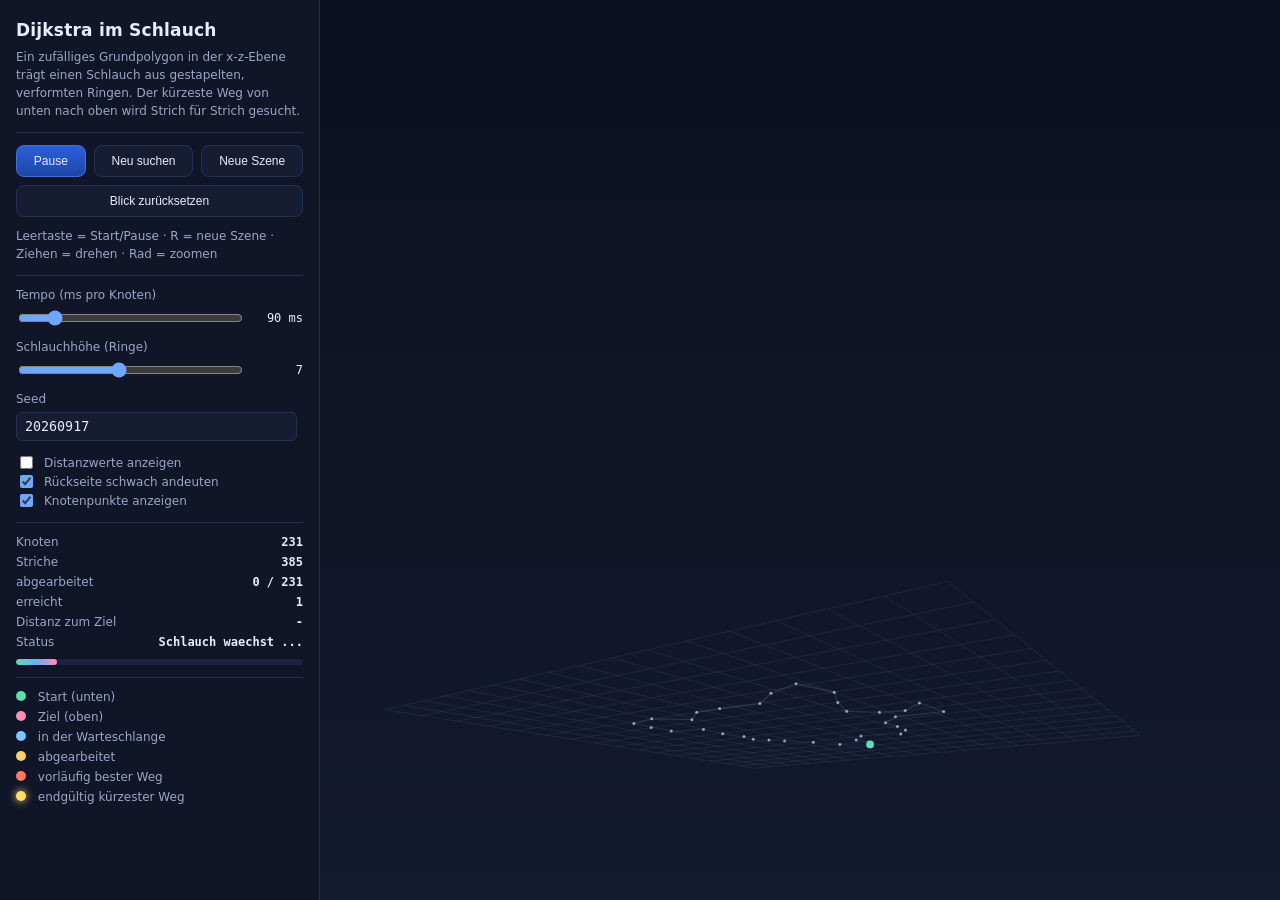
==== dijkstra-schlauch.html @ 019c7c3a "sec com" ====
<!DOCTYPE html>
<html lang="de">
<head>
<meta charset="utf-8" />
<meta name="viewport" content="width=device-width, initial-scale=1" />
<title>Dijkstra im Schlauch (Einzeldatei)</title>
<style>
:root {
  --bg: #070a14;
  --panel: #101528;
  --panel-2: #161d33;
  --line: #263055;
  --text: #e8ecf8;
  --muted: #9aa7c7;
  --accent: #6ea8fe;
  --start: #5ee1a8;
  --target: #ff8fb1;
  --path: #ffe066;
}

* { box-sizing: border-box; }

html, body {
  margin: 0;
  height: 100%;
  background: var(--bg);
  color: var(--text);
  font-family: "Segoe UI", system-ui, -apple-system, sans-serif;
}

.app {
  display: grid;
  grid-template-columns: 320px 1fr;
  height: 100vh;
}

/* --------------------------------- Panel --------------------------------- */

.panel {
  background: var(--panel);
  border-right: 1px solid var(--line);
  padding: 16px 16px 28px;
  overflow-y: auto;
}

.panel h1 {
  font-size: 17px;
  margin: 4px 0 8px;
  letter-spacing: 0.2px;
}

.intro, .hint {
  color: var(--muted);
  font-size: 12px;
  line-height: 1.5;
  margin: 0 0 12px;
}

.hint { margin: 10px 0 0; }

.group {
  border-top: 1px solid var(--line);
  padding: 12px 0;
}

.row {
  display: flex;
  gap: 8px;
  flex-wrap: wrap;
}

button {
  flex: 1 1 auto;
  padding: 8px 10px;
  border-radius: 8px;
  border: 1px solid var(--line);
  background: var(--panel-2);
  color: var(--text);
  font-size: 12px;
  cursor: pointer;
  transition: background 0.15s, border-color 0.15s;
}

button:hover { background: #1d2643; border-color: #3a4780; }

button.primary {
  background: linear-gradient(180deg, #2b5fd9, #1e46a8);
  border-color: #3f6fe0;
}

button.primary:hover { background: linear-gradient(180deg, #3468e6, #2450b8); }

/* -------------------------------- Controls ------------------------------- */

.field {
  display: grid;
  grid-template-columns: 1fr auto;
  align-items: center;
  gap: 6px;
  font-size: 12px;
  color: var(--muted);
  margin-bottom: 12px;
}

.field > span { grid-column: 1 / -1; }

.field input[type="range"] {
  width: 100%;
  accent-color: var(--accent);
}

.field output {
  font-family: ui-monospace, Consolas, monospace;
  color: var(--text);
  font-size: 12px;
  min-width: 56px;
  text-align: right;
}

.field input[type="number"] {
  width: 100%;
  padding: 6px 8px;
  border-radius: 6px;
  border: 1px solid var(--line);
  background: var(--panel-2);
  color: var(--text);
  font-family: ui-monospace, Consolas, monospace;
}

.check {
  display: flex;
  gap: 8px;
  align-items: center;
  font-size: 12px;
  color: var(--muted);
  cursor: pointer;
}

.check input { accent-color: var(--accent); }

/* --------------------------------- Stats -------------------------------- */

.stats { display: grid; gap: 6px; }

.stat {
  display: flex;
  justify-content: space-between;
  font-size: 12px;
  color: var(--muted);
}

.stat b {
  color: var(--text);
  font-family: ui-monospace, Consolas, monospace;
  font-weight: 600;
}

.progress {
  height: 6px;
  border-radius: 99px;
  background: #1b2340;
  overflow: hidden;
  margin-top: 4px;
}

.progress > div {
  height: 100%;
  width: 0%;
  border-radius: 99px;
  background: linear-gradient(90deg, var(--start), var(--accent), var(--target));
  transition: width 0.12s linear;
}

/* -------------------------------- Legend -------------------------------- */

.legend {
  display: grid;
  gap: 6px;
  font-size: 12px;
  color: var(--muted);
}

.legend i.sw {
  display: inline-block;
  width: 10px;
  height: 10px;
  border-radius: 50%;
  margin-right: 8px;
}

.sw.start { background: var(--start); }
.sw.target { background: var(--target); }
.sw.queued { background: #78c8ff; }
.sw.settled { background: #ffd166; }
.sw.tree { background: #ff7a5c; }
.sw.path { background: var(--path); box-shadow: 0 0 8px var(--path); }

.summary {
  font-size: 12px;
  color: var(--path);
  line-height: 1.5;
  margin: 12px 0 0;
  min-height: 16px;
}

/* --------------------------------- Stage -------------------------------- */

.stage { position: relative; }

#scene {
  display: block;
  width: 100%;
  height: 100%;
  cursor: grab;
  touch-action: none;
}

#scene:active { cursor: grabbing; }

.tooltip {
  position: absolute;
  display: none;
  padding: 6px 9px;
  border-radius: 6px;
  background: rgba(10, 14, 28, 0.94);
  border: 1px solid var(--line);
  font-family: ui-monospace, Consolas, monospace;
  font-size: 11px;
  color: var(--text);
  pointer-events: none;
  white-space: nowrap;
}

@media (max-width: 820px) {
  .app { grid-template-columns: 1fr; grid-template-rows: auto 1fr; }
  .panel { max-height: 45vh; border-right: none; border-bottom: 1px solid var(--line); }
}

</style>
</head>
<body>
<div class="app">
  <aside class="panel">
    <h1>Dijkstra&nbsp;im&nbsp;Schlauch</h1>
    <p class="intro">
      Ein zufälliges Grundpolygon in der x-z-Ebene trägt einen Schlauch aus
      gestapelten, verformten Ringen. Der kürzeste Weg von unten nach oben wird
      Strich für Strich gesucht.
    </p>

    <section class="group">
      <div class="row">
        <button id="playPause" class="primary">Start</button>
        <button id="reset">Neu suchen</button>
        <button id="regenerate">Neue Szene</button>
      </div>
      <div class="row" style="margin-top: 8px;">
        <button id="resetView">Blick zurücksetzen</button>
      </div>
      <p class="hint">Leertaste = Start/Pause &middot; R = neue Szene &middot; Ziehen = drehen &middot; Rad = zoomen</p>
    </section>

    <section class="group">
      <label class="field">
        <span>Tempo (ms pro Knoten)</span>
        <input id="speed" type="range" min="8" max="600" value="90" step="2" />
        <output id="speedLabel">90 ms</output>
      </label>

      <label class="field">
        <span>Schlauchhöhe (Ringe)</span>
        <input id="density" type="range" min="3" max="12" value="7" step="1" />
        <output id="densityLabel">7</output>
      </label>

      <label class="field">
        <span>Seed</span>
        <input id="seedInput" type="number" value="20260917" />
      </label>

      <label class="check">
        <input id="showDist" type="checkbox" />
        <span>Distanzwerte anzeigen</span>
      </label>

      <label class="check">
        <input id="showHidden" type="checkbox" checked />
        <span>Rückseite schwach andeuten</span>
      </label>

      <label class="check">
        <input id="showNodes" type="checkbox" checked />
        <span>Knotenpunkte anzeigen</span>
      </label>
    </section>

    <section class="group stats">
      <div class="stat"><span>Knoten</span><b id="statNodes">-</b></div>
      <div class="stat"><span>Striche</span><b id="statEdges">-</b></div>
      <div class="stat"><span>abgearbeitet</span><b id="statSettled">-</b></div>
      <div class="stat"><span>erreicht</span><b id="statReached">-</b></div>
      <div class="stat"><span>Distanz zum Ziel</span><b id="statDist">-</b></div>
      <div class="stat"><span>Status</span><b id="statState">bereit</b></div>
      <div class="progress"><div id="progress"></div></div>
    </section>

    <section class="group legend">
      <div><i class="sw start"></i> Start (unten)</div>
      <div><i class="sw target"></i> Ziel (oben)</div>
      <div><i class="sw queued"></i> in der Warteschlange</div>
      <div><i class="sw settled"></i> abgearbeitet</div>
      <div><i class="sw tree"></i> vorläufig bester Weg</div>
      <div><i class="sw path"></i> endgültig kürzester Weg</div>
    </section>

    <p id="summary" class="summary"></p>
  </aside>

  <main class="stage">
    <canvas id="scene"></canvas>
    <div id="tooltip" class="tooltip"></div>
  </main>
</div>

<script>
/* =======================================================================
   Dijkstra im Schlauch - automatisch erzeugte Einzeldatei
   Quelle: index.html, styles.css, js/*.js
   Erzeugt von tools/build_single_file.ps1 - nicht direkt bearbeiten!
   ======================================================================= */

/* ---------------------------- rng.js ---------------------------- */
/**
 * Deterministischer Zufallsgenerator + einfaches Rauschen.
 * Damit lässt sich jede Szene über einen Seed reproduzieren.
 */

/** Mulberry32 - kleiner, schneller, seedbarer PRNG. */
function makeRng(seed) {
  let a = (seed >>> 0) || 1;
  const rng = function () {
    a |= 0;
    a = (a + 0x6d2b79f5) | 0;
    let t = Math.imul(a ^ (a >>> 15), 1 | a);
    t = (t + Math.imul(t ^ (t >>> 7), 61 | t)) ^ t;
    return ((t ^ (t >>> 14)) >>> 0) / 4294967296;
  };
  rng.range = (min, max) => min + rng() * (max - min);
  rng.int = (min, max) => Math.floor(rng.range(min, max + 1));
  rng.pick = (arr) => arr[Math.floor(rng() * arr.length) % arr.length];
  return rng;
}

/** Erzeugt eine glatte 1D-Rauschfunktion aus ein paar Zufallswerten (Kosinus-Interpolation). */
function makeNoise1D(rng, points = 12) {
  const values = [];
  for (let i = 0; i < points; i++) values.push(rng() * 2 - 1);
  return (t) => {
    const n = values.length;
    const x = ((t % 1) + 1) % 1;
    const f = x * n;
    const i0 = Math.floor(f) % n;
    const i1 = (i0 + 1) % n;
    const frac = f - Math.floor(f);
    const smooth = (1 - Math.cos(frac * Math.PI)) * 0.5;
    return values[i0] * (1 - smooth) + values[i1] * smooth;
  };
}

/* ---------------------------- geometry.js ---------------------------- */
/**
 * Kleine Vektor- und Geometriehelfer für die 3D-Szene.
 * Koordinaten: x nach rechts, y nach oben, z in die Tiefe (Höhe des Schlauches = y).
 * Die "Bodenebene" des Polygons ist also x-z.
 */

const v3 = (x = 0, y = 0, z = 0) => ({ x, y, z });

const sub = (a, b) => v3(a.x - b.x, a.y - b.y, a.z - b.z);
const add = (a, b) => v3(a.x + b.x, a.y + b.y, a.z + b.z);
const scale = (a, s) => v3(a.x * s, a.y * s, a.z * s);
const len = (a) => Math.hypot(a.x, a.y, a.z);
const dist = (a, b) => Math.hypot(a.x - b.x, a.y - b.y, a.z - b.z);

function lerp3(a, b, t) {
  return v3(a.x + (b.x - a.x) * t, a.y + (b.y - a.y) * t, a.z + (b.z - a.z) * t);
}

/** Rotation um die Y-Achse (Drehen des Schlauches) und anschliessend um X (Kippen). */
function rotate(p, yaw, pitch) {
  const cy = Math.cos(yaw), sy = Math.sin(yaw);
  const x1 = p.x * cy - p.z * sy;
  const z1 = p.x * sy + p.z * cy;
  const cx = Math.cos(pitch), sx = Math.sin(pitch);
  const y1 = p.y * cx - z1 * sx;
  const z2 = p.y * sx + z1 * cx;
  return v3(x1, y1, z2);
}

/**
 * Perspektivprojektion auf die CanvasFläche.
 *
 * Die Kamera schwebt bei (0, cameraHeight, distance) und schaut auf die
 * GrundFläche hinab. `pitch` kippt zusätzlich die Ansicht. Damit ist der
 * Blick von oben physikalisch eindeutig und nicht nur eine Verzerrung.
 *
 * In Canvas zeigt y nach unten, daher wird der gedrehte y-Wert abgezogen.
 */
function project(p, view, w, h) {
  const camY = view.cameraHeight || 0;
  const r = rotate(v3(p.x, p.y - camY, p.z), view.yaw, view.pitch);

  const zc = Math.max(r.z + view.distance, 0.2);
  const k = (view.fov * (Math.min(w, h) / 2)) / zc;
  return {
    x: w / 2 + r.x * k,
    y: h / 2 - r.y * k + view.offsetY,
    depth: zc,
    scale: k,
  };
}

/** Punkt-in-Polygon (Ray-Casting) in der x-z-Ebene. */
function pointInPolygon2D(px, pz, poly) {
  let inside = false;
  for (let i = 0, j = poly.length - 1; i < poly.length; j = i++) {
    const xi = poly[i].x, zi = poly[i].z;
    const xj = poly[j].x, zj = poly[j].z;
    const intersect = zi > pz !== zj > pz && px < ((xj - xi) * (pz - zi)) / (zj - zi || 1e-9) + xi;
    if (intersect) inside = !inside;
  }
  return inside;
}

/** Flächenschwerpunkt eines Polygons in der x-z-Ebene. */
function centroid2D(poly) {
  let a = 0, cx = 0, cz = 0;
  for (let i = 0, j = poly.length - 1; i < poly.length; j = i++) {
    const cross = poly[j].x * poly[i].z - poly[i].x * poly[j].z;
    a += cross;
    cx += (poly[j].x + poly[i].x) * cross;
    cz += (poly[j].z + poly[i].z) * cross;
  }
  a *= 0.5;
  if (Math.abs(a) < 1e-9) return { x: 0, z: 0 };
  return { x: cx / (6 * a), z: cz / (6 * a) };
}

/** Sortiert Punkte nach Winkel um einen Mittelpunkt (für unregelmäßige Ringe). */
function sortByAngle(points, center) {
  return points
    .map((p) => ({ p, a: Math.atan2(p.z - center.z, p.x - center.x) }))
    .sort((u, w) => u.a - w.a)
    .map((e) => e.p);
}

/* ---------------------------- generator.js ---------------------------- */
/**
 * Erzeugt die Szene:
 *  1. ein unregelmäßiges Polygon in der x-z-Ebene (random Ecken),
 *  2. darüber gestapelte, verformte Kopien ("Ringe"), die zusammen einen
 *     Schlauch bilden, dessen Waende aus einzelnen Strichen bestehen.
 *
 * Wichtig: Alle Rippen (vertikale Striche) und alle Ringstuecke werden
 * gleich behandelt - der Dijkstra läuft später über genau diese Striche.
 */


/**
 * Ein Ring ist eine geschlossene Linie aus Segmenten. Damit man den Weg
 * "nach oben" wirklich suchen muss, ist jeder Ring in mehrere Striche
 * unterteilt, und die Ringe sind untereinander nur über die Rippen verbunden.
 */
/**
 * Erzeugt das Grundpolygon in der x-z-Ebene.
 *
 * Für eine wirklich unförmige Silhouette sorgen drei Dinge zusammen:
 *  1. ungleiche Winkel zwischen den Ecken (nicht gleichmäßig verteilt),
 *  2. stark schwankende Radien (Ausbuchtungen und Einbuchtungen),
 *  3. zusätzliche "Zacken": einzelne Ecken werden weit nach außen gezogen.
 * Dadurch entstehen konkave Stellen mit echten Abzweigungen.
 */
function buildBasePolygon(rng, opts) {
  const { cornerCount, radius, jitter, noise } = opts;
  const corners = [];

  for (let i = 0; i < cornerCount; i++) {
    const u = i / cornerCount;

    // 1. ungleiche Winkel: jeder Schritt schwankt deutlich
    const step = (Math.PI * 2) / cornerCount;
    const angle = i * step + rng.range(-step * 0.35, step * 0.35);

    // 2. Radien mit großer Spannweite: Ausbuchtungen und Einbuchtungen
    const wobble = 1 + noise(u) * 0.55;
    const local = 1 + rng.range(-jitter * 2.2, jitter * 2.2);

    // 3. Zacken: etwa jede vierte Ecke wird deutlich nach außen gezogen
    const spike = rng() < 0.28 ? rng.range(1.25, 1.7) : 1;
    // und etwa jede fünfte Ecke nach innen gedrückt
    const dent = rng() < 0.2 ? rng.range(0.55, 0.78) : 1;

    const r = radius * wobble * local * spike * dent;
    corners.push(v3(Math.cos(angle) * r, 0, Math.sin(angle) * r));
  }
  return sortByAngle(corners, centroid2D(corners));
}

/**
 * Baut einen Ring in einer bestimmten Höhe aus einer Basisform auf.
 * Der Ring wird zusätzlich verdreht, geschrumpft/gestreckt und gedaempft
 * verformt, damit der Schlauch organisch wirkt.
 *
 * Wichtig: die Seiten zwischen den Ecken sind keine geraden Linien. Jeder
 * Zwischenpunkt wird zur Seite hin verschoben (nach aussen oder innen), damit
 * die Silhouette unregelmäßig "eingekerbt" wirkt. Trotzdem bleibt jedes
 * Teilstueck eine eigene, klar sichtbare Strecke.
 */
function buildRing(base, center, level, rng, opts, noiseFns) {
  const t = level.height;
  const twist = level.twist;
  const shrink = level.shrink;
  const bumpAmp = level.bumpAmp;

  const corners = base.map((c, i) => {
    const rel = { x: c.x - center.x, z: c.z - center.z };
    const cs = Math.cos(twist), sn = Math.sin(twist);
    const rx = rel.x * cs - rel.z * sn;
    const rz = rel.x * sn + rel.z * cs;
    const u = i / base.length;
    const bump = 1 + noiseFns.a(u + t) * bumpAmp + noiseFns.b(u * 2 - t) * bumpAmp * 0.5;
    const r = shrink * bump;
    return v3(center.x + rx * r, level.y, center.z + rz * r);
  });

  // Die Striche eines Ringes: jede Seite wird in `cornerSegments` Teilstuecke
  // zerlegt, deren Zwischenpunkte seitlich ausgelenkt werden.
  const pts = [];
  const segs = opts.cornerSegments;
  const dent = opts.segmentDent;

  for (let i = 0; i < corners.length; i++) {
    const a = corners[i];
    const b = corners[(i + 1) % corners.length];
    for (let s = 0; s < segs; s++) {
      const u = (i + s / segs) / corners.length;
      const base = lerp3(a, b, s / segs);
      if (s === 0) {
        // Die echte Ecke bleibt exakt erhalten - sonst verschwindet die Form.
        pts.push(base);
        continue;
      }
      // Verschiebung senkrecht zur Seite, gesteuert durch zwei Rauschwerte,
      // damit benachbarte Ringe unterschiedlich verformt sind. Ein zusätzlicher
      // harter Anteil erzeugt einzelne scharfe Knicke statt nur weicher Wellen.
      const dx = b.x - a.x;
      const dz = b.z - a.z;
      const len = Math.hypot(dx, dz) || 1;
      const nx = -dz / len;
      const nz = dx / len;

      const soft = noiseFns.a(u * 2.3 + t * 1.7) * 0.8 + noiseFns.b(u * 4.1 - t * 1.1) * 0.4;
      // Der harte Anteil springt pro Ecke und Ringstufe zwischen zwei Werten.
      const hard = Math.sin((i * 2.7 + level.index * 1.9) * 3.1) > 0.35 ? 0.85 : -0.5;
      const amount = (soft + hard * 0.6) * dent;

      pts.push(v3(base.x + nx * amount, base.y, base.z + nz * amount));
    }
  }
  return { points: pts, corners, y: level.y, index: level.index };
}

function buildScene(seed = 20260917, options = {}) {
  const opts = {
    cornerCount: 11,
    cornerSegments: 3, // Unterteilung pro Polygonecke -> Striche pro Ring
    segmentDent: 0.34, // seitliche Auslenkung der Zwischenpunkte (unregelmäßige Seiten)
    rings: 7,
    height: 3.2,
    radius: 1.5,
    jitter: 0.2,
    ribEvery: 1, // jede n-te Rippe wird tatsächlich gebaut (Lücken erzeugen Umwege)
    ...options,
  };

  const rng = makeRng(seed);
  const noiseA = makeNoise1D(rng, 16);
  const noiseB = makeNoise1D(rng, 24);
  const noiseFns = { a: noiseA, b: noiseB };

  const basePolygon = buildBasePolygon(rng, {
    cornerCount: opts.cornerCount,
    radius: opts.radius,
    jitter: opts.jitter,
    noise: noiseA,
  });
  const center = centroid2D(basePolygon);

  // Höhenstufen des Schlauches mit leicht Zufälliger Verteilung.
  const levels = [];
  for (let i = 0; i < opts.rings; i++) {
    const t = i / (opts.rings - 1);
    levels.push({
      index: i,
      height: t,
      y: t * opts.height,
      twist: t * rng.range(0.6, 1.6) + rng.range(-0.05, 0.05),
      shrink: 1 - t * rng.range(0.05, 0.3),
      bumpAmp: rng.range(0.06, 0.2),
    });
  }

  const rings = levels.map((lvl) => buildRing(basePolygon, center, lvl, rng, opts, noiseFns));

  return {
    seed,
    options: opts,
    rng,
    basePolygon,
    center,
    rings,
    totalHeight: opts.height,
  };
}

/* ---------------------------- graph.js ---------------------------- */
/**
 * Baut aus der Szene einen Graphen: Knoten sind die Punkte auf den Ringen,
 * Kanten sind genau die "Striche" (Ringsegmente und vertikale Rippen).
 * Neue Striche werden eingefuegt: pro Stufe eine begrenzte Anzahl,
 * damit man das Wachsen schoen beobachten kann.
 */

function key(x, y, z) {
  return `${Math.round(x * 1000)}|${Math.round(y * 1000)}|${Math.round(z * 1000)}`;
}

function buildGraph(scene) {
  const nodes = [];
  const index = new Map();

  const getNode = (p, ringIndex, isCorner) => {
    const k = key(p.x, p.y, p.z);
    let id = index.get(k);
    if (id === undefined) {
      id = nodes.length;
      index.set(k, id);
      nodes.push({ id, pos: { ...p }, ring: ringIndex, isCorner, edges: [], visible: false });
    }
    return id;
  };

  const edges = [];
  const addEdge = (aId, bId, kind) => {
    if (aId === bId) return null;
    const a = nodes[aId], b = nodes[bId];
    const length = dist(a.pos, b.pos);
    if (length < 1e-6) return null;
    const edge = {
      id: edges.length,
      a: aId,
      b: bId,
      length,
      kind, // 'ring' | 'rib'
      level: Math.max(a.ring, b.ring),
      state: 'idle', // idle | tree | rejected | path
      usedInPath: false,
    };
    edges.push(edge);
    a.edges.push(edge);
    b.edges.push(edge);
    return edge;
  };

  const rings = scene.rings;

  // 1) Ringstriche: jeder Ring besteht aus lauter einzelnen Strichen.
  for (const ring of rings) {
    const n = ring.points.length;
    for (let i = 0; i < n; i++) {
      const p = ring.points[i];
      const q = ring.points[(i + 1) % n];
      const a = getNode(p, ring.index, false);
      const b = getNode(q, ring.index, false);
      addEdge(a, b, 'ring');
    }
  }

  // 2) Rippen: vertikale Striche verbinden die Ringe - aber nur an einigen
  // Stellen, damit es echte Sackgassen und Umwege gibt.
  const perRing = rings[0].points.length;
  for (let r = 0; r < rings.length - 1; r++) {
    const lower = rings[r];
    const upper = rings[r + 1];
    let built = 0;
    for (let i = 0; i < perRing; i++) {
      const step = Math.max(1, Math.round(scene.options.ribEvery));
      if (i % step !== 0) continue;
      // Zufällige Lücken erzeugen Umwege (deterministisch gewürfelt).
      const gapNoise = Math.sin(i * 12.9898 + r * 78.233 + scene.seed * 0.001);
      if (gapNoise > 0.75) continue;
      const aId = getNode(lower.points[i], lower.index, false);
      const bId = getNode(upper.points[i], upper.index, false);
      if (addEdge(aId, bId, 'rib')) built++;
    }
    // Sicherheitsnetz: jedes Ringpaar braucht mindestens eine Rippe,
    // sonst wäre der obere Teil des Schlauches unerreichbar.
    if (built === 0) {
      const i = Math.abs(Math.round(Math.sin(r * 3.1 + scene.seed) * perRing)) % perRing;
      const aId = getNode(lower.points[i], lower.index, false);
      const bId = getNode(upper.points[i], upper.index, false);
      addEdge(aId, bId, 'rib');
    }
  }

  return {
    nodes,
    edges,
    ringCount: rings.length,
    perRing,
    bottomRing: 0,
    topRing: rings.length - 1,
  };
}

/** Start- und Zielknoten: ein Knoten im untersten Ring und einer im obersten. */
function pickEndpoints(graph, scene) {
  const bottom = graph.nodes.filter((n) => n.ring === graph.bottomRing);
  const top = graph.nodes.filter((n) => n.ring === graph.topRing);

  // Start unten "vorne", Ziel oben möglichst weit weg (vorne/hinten gemischt),
  // damit der Weg wirklich ein Umweg ist.
  const start = bottom.reduce((best, n) => (n.pos.z > (best?.pos.z ?? -Infinity) ? n : best), null);
  const target = top.reduce((best, n) => (n.pos.z < (best?.pos.z ?? Infinity) ? n : best), null);

  return { startId: start.id, targetId: target.id };
}

/* ---------------------------- dijkstra.js ---------------------------- */
/**
 * Dijkstra als Generator: nach jedem Schritt (bzw. nach n Relaxierungen)
 * wird pausiert und der aktuelle Zustand nach aussen sichtbar.
 */

/** Sehr einfache Binaerheap-basierte Priority Queue (Min-Heap). */
class MinHeap {
  constructor() {
    this.items = [];
  }
  get size() {
    return this.items.length;
  }
  push(node, dist) {
    const item = { node, dist };
    this.items.push(item);
    let i = this.items.length - 1;
    while (i > 0) {
      const parent = (i - 1) >> 1;
      if (this.items[parent].dist <= this.items[i].dist) break;
      [this.items[parent], this.items[i]] = [this.items[i], this.items[parent]];
      i = parent;
    }
    return item;
  }
  pop() {
    const top = this.items[0];
    const last = this.items.pop();
    if (this.items.length > 0) {
      this.items[0] = last;
      let i = 0;
      for (;;) {
        const l = 2 * i + 1;
        const r = l + 1;
        let smallest = i;
        if (l < this.items.length && this.items[l].dist < this.items[smallest].dist) smallest = l;
        if (r < this.items.length && this.items[r].dist < this.items[smallest].dist) smallest = r;
        if (smallest === i) break;
        [this.items[smallest], this.items[i]] = [this.items[i], this.items[smallest]];
        i = smallest;
      }
    }
    return top;
  }
}

/**
 * Legt die Dijkstra-Zustaende auf dem Graphen an.
 * Zustand pro Knoten: 'idle' | 'queued' | 'settled'
 */
function initDijkstra(graph, startId) {
  for (const n of graph.nodes) {
    n.dist = Infinity;
    n.prevEdge = null;
    n.state = 'idle';
    n.relaxCount = 0;
  }
  graph.nodes[startId].dist = 0;
  graph.nodes[startId].state = 'queued';

  const queue = new MinHeap();
  queue.push(startId, 0);

  return {
    graph,
    startId,
    queue,
    settledCount: 0,
    relaxations: 0,
    finished: false,
    justSettled: null,
    justRelaxed: [],
  };
}

/**
 * Führt bis zu `steps` Relaxierungen durch und gibt zurück, ob es weitergeht.
 * Jeder "Schritt" ist das Abarbeiten genau eines Knotens aus der Queue,
 * wobei alle Nachbarn dieses Knotens relaxiert werden (sichtbar als Aufleuchten).
 */
function dijkstraStep(state, steps = 1) {
  const { graph } = state;
  let done = 0;
  while (done < steps) {
    state.justRelaxed = [];
    if (state.queue.size === 0) {
      state.finished = true;
      state.justSettled = null;
      return false;
    }
    const top = state.queue.pop();
    const node = graph.nodes[top.node];
    // Veralteter Eintrag: Knoten wurde schon abgearbeitet.
    if (node.state === 'settled') continue;
    if (top.dist > node.dist) continue;

    node.state = 'settled';
    state.settledCount++;
    state.justSettled = node.id;
    done++;

    for (const edge of node.edges) {
      const otherId = edge.a === node.id ? edge.b : edge.a;
      const other = graph.nodes[otherId];
      if (other.state === 'settled') continue;
      const candidate = node.dist + edge.length;
      state.relaxations++;
      if (candidate < other.dist) {
        other.dist = candidate;
        other.prevEdge = edge;
        other.state = 'queued';
        edge.state = 'tree';
        edge.usedInPath = false;
        state.queue.push(otherId, candidate);
        state.justRelaxed.push({ nodeId: otherId, edge });
      } else if (!edge.usedInPath) {
        // Nur Kanten, die nicht schon zum vorlaeufigen Weg gehoeren, werden
        // als verworfen markiert - sonst flackert die Anzeige.
        edge.state = 'rejected';
      }
    }
  }
  return !state.finished;
}

/** Rekonstruiert den kürzesten Weg von start zum Ziel als Liste von Knoten-Ids + Kanten. */
function shortestPath(state, targetId) {
  const { graph } = state;
  const target = graph.nodes[targetId];
  if (!Number.isFinite(target.dist)) return null;
  const nodeIds = [targetId];
  const edges = [];
  let cur = target;
  while (cur.prevEdge) {
    edges.push(cur.prevEdge);
    const prevId = cur.prevEdge.a === cur.id ? cur.prevEdge.b : cur.prevEdge.a;
    nodeIds.push(prevId);
    cur = graph.nodes[prevId];
    if (cur.id === state.startId) break;
  }
  nodeIds.reverse();
  edges.reverse();
  return { nodeIds, edges, length: target.dist };
}

/* ---------------------------- renderer.js ---------------------------- */
/**
 * Zeichnet die Szene auf ein 2D-Canvas, projiziert aus 3D.
 * Keine Bibliotheken, damit die Datei einfach im Browser läuft.
 */

/** Farbskala von "sehr kurz" (gelb) nach "lang/unerreicht" (gedaempftes Blau). */
function heatColor(t) {
  const stops = [
    [0.0, [255, 231, 130]],
    [0.25, [255, 170, 70]],
    [0.5, [250, 105, 105]],
    [0.75, [140, 90, 220]],
    [1.0, [70, 90, 160]],
  ];
  let a = stops[0], b = stops[stops.length - 1];
  for (let i = 0; i < stops.length - 1; i++) {
    if (t >= stops[i][0] && t <= stops[i + 1][0]) {
      a = stops[i];
      b = stops[i + 1];
      break;
    }
  }
  const span = b[0] - a[0] || 1;
  const f = (t - a[0]) / span;
  const c = [0, 0, 0];
  for (let i = 0; i < 3; i++) c[i] = Math.round(a[1][i] + (b[1][i] - a[1][i]) * f);
  return `rgb(${c[0]},${c[1]},${c[2]})`;
}

class Renderer {
  constructor(canvas, scene, graph, dpi = window.devicePixelRatio || 1) {
    this.canvas = canvas;
    this.ctx = canvas.getContext('2d');
    this.scene = scene;
    this.graph = graph;
    this.dpi = dpi;
    // Fester Startblick: Die Kamera schwebt auf Höhe 3.4 über der Szene und
    // blickt schräg auf die Grundfläche hinab. Beide Werte sind nötig:
    // cameraHeight hebt die Kamera an, pitch (positiv) kippt die Ansicht so,
    // dass der Boden als Fläche sichtbar wird. Geprüft mit tools/check_view.ps1.
    this.homeView = {
      yaw: -0.6,
      pitch: 0.55,
      cameraHeight: 3.4,
      distance: 9.0,
      fov: 1.35,
      offsetY: 30,
    };
    this.view = { ...this.homeView };
    this.hoverEdgeId = null;
    this.showDistances = false;
    // showHidden: verborgene Rückseiten-Striche schwach andeuten (3D-Eindruck).
    // showNodes: 'on' = kleine Verbindungspunkte, 'off' = nur Linien.
    this.showHidden = true;
    this.showNodes = 'on';
    this.maxDist = Infinity;
    this.projected = [];
    this.resize();
  }

  resize() {
    const rect = this.canvas.getBoundingClientRect();
    const w = Math.max(320, rect.width);
    const h = Math.max(240, rect.height);
    this.canvas.width = Math.floor(w * this.dpi);
    this.canvas.height = Math.floor(h * this.dpi);
    this.width = w;
    this.height = h;
    this.ctx.setTransform(this.dpi, 0, 0, this.dpi, 0, 0);
  }

  rotateBy(dx, dy) {
    this.view.yaw += dx * 0.006;
    this.view.pitch = Math.max(-1.2, Math.min(1.2, this.view.pitch + dy * 0.006));
  }

  /** Setzt den Blick auf die feste Startansicht zurück (schräg von oben). */
  resetView() {
    this.view = { ...this.homeView };
  }

  zoomBy(factor) {
    this.view.distance = Math.max(2.5, Math.min(20, this.view.distance * factor));
  }

  /** Projektion für alle Knoten einmal pro Frame berechnen (Performance). */
  computeScreenNodes() {
    const view = this.view;
    const w = this.width, h = this.height;
    this.projected = this.graph.nodes.map((n) => project(n.pos, view, w, h));
  }

  edgeColor(edge) {
    if (edge.usedInPath) return '#ffe066';
    if (edge.state === 'tree') {
      const max = Number.isFinite(this.maxDist) && this.maxDist > 0 ? this.maxDist : 1;
      const d = Math.max(this.graph.nodes[edge.a].dist, this.graph.nodes[edge.b].dist);
      return heatColor(Math.min(1, (Number.isFinite(d) ? d : max) / max));
    }
    if (edge.state === 'rejected') return 'rgba(150, 160, 190, 0.25)';
    if (edge.state === 'active') return '#ffffff';
    return 'rgba(120, 140, 190, 0.42)';
  }

  /** Zeichnet die komplette Szene. */
  draw(state, opts = {}) {
    const ctx = this.ctx;
    const { width: w, height: h } = this;

    const grad = ctx.createLinearGradient(0, 0, 0, h);
    grad.addColorStop(0, '#0b1020');
    grad.addColorStop(1, '#141a2e');
    ctx.fillStyle = grad;
    ctx.fillRect(0, 0, w, h);

    this.computeScreenNodes();
    this.drawFloor();

    const drawList = this.graph.edges
      .filter((e) => !opts.onlyPath || e.usedInPath)
      .filter((e) => this.isEdgeVisible(e))
      .map((e) => {
        const pa = this.projected[e.a], pb = this.projected[e.b];
        // Ein Streckenzug liegt "hinten", wenn sein Mittelpunkt hinter dem
        // Zentrum des Schlauches liegt. Solche Striche werden gedaempft,
        // damit man die Form als Koerper und nicht als Knaeuel sieht.
        const depth = (pa.depth + pb.depth) * 0.5;
        const behind = this.isBehindCenter(e);
        return { e, pa, pb, depth, behind };
      })
      .sort((u, v) => v.depth - u.depth);

    // Erst alle hinteren Striche gedaempft, dann die vorderen kraeftig.
    for (const d of drawList) {
      if (d.behind) this.drawEdge(d, state, true);
    }
    for (const d of drawList) {
      if (!d.behind) this.drawEdge(d, state, false);
    }

    this.drawNodes(state, opts);
    if (this.showDistances) this.drawDistanceLabels();
  }

  /**
   * Prueft, ob ein Strich auf der abgewandten Seite des Schlauches liegt.
   * Dazu wird die Höhe des Strichs betrachtet: der Mittelpunkt des Ringes
   * in dieser Höhe liegt näher an der Kamera als der Strich selbst.
   */
  isBehindCenter(edge) {
    if (!this.showHidden) return false;
    const a = this.projected[edge.a];
    const b = this.projected[edge.b];
    if (!a || !b) return false;
    const mid = { x: (a.x + b.x) * 0.5, y: (a.y + b.y) * 0.5, depth: (a.depth + b.depth) * 0.5 };
    const center = this.projectCenterAt(mid.y, edge.level);
    return center !== null && center.depth < mid.depth;
  }

  /** Projiziert den Mittelpunkt der Schlauchachse auf gleicher Höhe. */
  projectCenterAt(screenY, level) {
    if (!this.scene || !this.scene.center) return null;
    const c = this.scene.center;
    const rings = this.scene.rings || [];
    const ring = rings[Math.min(rings.length - 1, Math.max(0, level || 0))];
    const y = ring ? ring.y : 0;
    return project({ x: c.x, y, z: c.z }, this.view, this.width, this.height);
  }

  /** Waehrend der Aufbauphase werden noch nicht erzeugte Ringe ausgeblendet. */
  isEdgeVisible(edge) {
    const a = this.graph.nodes[edge.a];
    const b = this.graph.nodes[edge.b];
    if (a.visible === false || b.visible === false) return false;
    return true;
  }

  drawEdge(d, state, behind) {
    const ctx = this.ctx;
    const { e, pa, pb } = d;
    const dim = e.state === 'idle' && !e.usedInPath;

    // Feste, duenne Linienbreite: jede Strecke bleibt als klare Linie erkennbar.
    const width = e.usedInPath ? 3.2 : (e.state === 'tree' ? 2.2 : 1.4);

    ctx.globalAlpha = behind ? 0.16 : (dim ? 0.5 : 1);
    ctx.strokeStyle = this.edgeColor(e);
    ctx.lineWidth = width;
    // Scharfe Enden statt runder Kappen, sonst verschmieren kurze Striche.
    ctx.lineCap = 'butt';

    if (!behind && e.usedInPath) {
      ctx.shadowColor = 'rgba(255, 224, 102, 0.8)';
      ctx.shadowBlur = 10;
    } else if (!behind && state && state.justRelaxed && state.justRelaxed.some((r) => r.edge === e)) {
      ctx.shadowColor = 'rgba(120, 220, 255, 0.8)';
      ctx.shadowBlur = 8;
    }

    ctx.beginPath();
    ctx.moveTo(pa.x, pa.y);
    ctx.lineTo(pb.x, pb.y);
    ctx.stroke();
    ctx.shadowBlur = 0;
    ctx.globalAlpha = 1;

    if (e.id === this.hoverEdgeId) {
      ctx.strokeStyle = '#ffffff';
      ctx.lineWidth = 1.2;
      ctx.stroke();
    }
  }

  drawNodes(state, opts) {
    if (this.showNodes === false) return;

    const ctx = this.ctx;
    const order = this.graph.nodes
      .map((n, i) => ({ n, p: this.projected[i] }))
      .sort((u, v) => v.p.depth - u.p.depth);

    // Sehr kleiner Grundradius: die Linien bleiben die Hauptdarsteller.
    const baseR = 1.5;

    for (const { n, p } of order) {
      if (opts.onlyPath && !n.onPath) continue;
      if (n.visible === false) continue;

      let color = null;
      let radius = baseR;

      if (n.state === 'settled') {
        color = '#ffd166';
        radius = baseR * 1.5;
      } else if (n.state === 'queued') {
        color = 'rgba(120, 200, 255, 0.95)';
        radius = baseR * 1.3;
      }
      if (state && n.id === state.startId) {
        color = '#5ee1a8';
        radius = baseR * 2.6;
      } else if (state && n.id === state.targetId) {
        color = '#ff8fb1';
        radius = baseR * 2.6;
      }
      if (state && n.id === state.justSettledId) {
        color = '#ffffff';
        radius = baseR * 2.4;
      }

      // Unauffaellige Verbindungspunkte werden nur als winziger Punkt gesetzt,
      // damit die Striche klar getrennt bleiben.
      if (color === null) {
        if (this.showNodes === 'off') continue;
        color = 'rgba(200, 214, 245, 0.7)';
      }

      ctx.beginPath();
      ctx.fillStyle = color;
      ctx.arc(p.x, p.y, radius, 0, Math.PI * 2);
      ctx.fill();
    }
  }

  drawDistanceLabels() {
    const ctx = this.ctx;
    const max = Number.isFinite(this.maxDist) && this.maxDist > 0 ? this.maxDist : 1;
    ctx.font = '10px ui-monospace, monospace';
    ctx.textAlign = 'center';
    for (const n of this.graph.nodes) {
      if (!Number.isFinite(n.dist)) continue;
      if (n.visible === false) continue;
      const p = this.projected[n.id];
      ctx.fillStyle = heatColor(Math.min(1, n.dist / max));
      ctx.fillText(n.dist.toFixed(2), p.x, p.y - 6);
    }
  }

  /** Bodenraster für die Raumwirkung. */
  drawFloor() {
    const ctx = this.ctx;
    const gridHalf = 3.2, step = 0.4;
    ctx.strokeStyle = 'rgba(90, 110, 160, 0.16)';
    ctx.lineWidth = 1;
    ctx.beginPath();
    for (let i = -gridHalf; i <= gridHalf + 1e-6; i += step) {
      const a = project({ x: i, y: 0, z: -gridHalf }, this.view, this.width, this.height);
      const b = project({ x: i, y: 0, z: gridHalf }, this.view, this.width, this.height);
      const c = project({ x: -gridHalf, y: 0, z: i }, this.view, this.width, this.height);
      const d = project({ x: gridHalf, y: 0, z: i }, this.view, this.width, this.height);
      ctx.moveTo(a.x, a.y);
      ctx.lineTo(b.x, b.y);
      ctx.moveTo(c.x, c.y);
      ctx.lineTo(d.x, d.y);
    }
    ctx.stroke();
  }

  /** Nächstgelegener Knoten zu einer Mausposition (Tooltip). */
  pickNode(mx, my) {
    if (this.projected.length === 0) return null;
    let best = null;
    for (let i = 0; i < this.projected.length; i++) {
      const p = this.projected[i];
      if (this.graph.nodes[i].visible === false) continue;
      const d = Math.hypot(p.x - mx, p.y - my);
      if (d < 14 && (!best || d < best.d)) best = { d, node: this.graph.nodes[i], screen: p };
    }
    return best;
  }
}

/* ---------------------------- main.js ---------------------------- */
/**
 * Hauptsteuerung: Szene bauen, Graph bauen, Dijkstra animiert ablaufen lassen.
 * Die Animation läuft über einen "Tick"-Zähler, damit man alles sehen kann.
 */




const ui = {
  canvas: document.getElementById('scene'),
  seed: document.getElementById('seedInput'),
  speed: document.getElementById('speed'),
  speedLabel: document.getElementById('speedLabel'),
  density: document.getElementById('density'),
  densityLabel: document.getElementById('densityLabel'),
  regenerate: document.getElementById('regenerate'),
  playPause: document.getElementById('playPause'),
  reset: document.getElementById('reset'),
  resetView: document.getElementById('resetView'),
  showDist: document.getElementById('showDist'),
  showHidden: document.getElementById('showHidden'),
  showNodes: document.getElementById('showNodes'),
  statNodes: document.getElementById('statNodes'),
  statEdges: document.getElementById('statEdges'),
  statSettled: document.getElementById('statSettled'),
  statReached: document.getElementById('statReached'),
  statDist: document.getElementById('statDist'),
  statState: document.getElementById('statState'),
  progress: document.getElementById('progress'),
  tooltip: document.getElementById('tooltip'),
  summary: document.getElementById('summary'),
};

const app = {
  seed: Number(ui.seed.value) || 20260917,
  scene: null,
  graph: null,
  state: null,
  renderer: null,
  running: false,
  phase: 'growing', // growing | searching | tracing | done
  growLevel: 0,
  growTimer: 0,
  traceIndex: 0,
  traceTimer: 0,
  lastTime: 0,
  accTime: 0,
};

function buildWorld(seed) {
  app.seed = seed;
  app.scene = buildScene(seed, {
    // Deutlich unförmigere Polygone: viele Ecken, gebrochene Seiten und
    // kräftige Auslenkung erzeugen echte Abzweigungen.
    cornerCount: 11,
    cornerSegments: 3,
    segmentDent: 0.34,
    rings: Number(ui.density.value),
    // Deutlich höher als breit, damit sich die Ringe nicht überlagern.
    height: 5.0,
    radius: 1.5,
    jitter: 0.2,
    ribEvery: 1,
  });
  app.graph = buildGraph(app.scene);
  const { startId, targetId } = pickEndpoints(app.graph, app.scene);
  app.startId = startId;
  app.targetId = targetId;

  if (!app.renderer) {
    app.renderer = new Renderer(ui.canvas, app.scene, app.graph);
  } else {
    app.renderer.scene = app.scene;
    app.renderer.graph = app.graph;
  }
  // Anzeigeoptionen aus den Bedienelementen übernehmen.
  app.renderer.showDistances = ui.showDist.checked;
  app.renderer.showHidden = ui.showHidden.checked;
  app.renderer.showNodes = ui.showNodes.checked ? 'on' : 'off';
  // Jede neue Szene beginnt mit demselben Blick: schräg von oben.
  app.renderer.resetView();

  resetSearch(true);
  updateStaticStats();
  ui.summary.textContent = '';
}

function resetSearch(autoStart = false) {
  app.state = initDijkstra(app.graph, app.startId);
  app.state.targetId = app.targetId;
  app.state.justSettledId = null;
  app.phase = 'growing';
  app.running = autoStart;
  app.growLevel = 0;
  app.growTimer = 0;
  app.traceIndex = 0;
  app.accTime = 0;
  app.renderer.hoverEdgeId = null;
  for (const e of app.graph.edges) e.state = 'idle';
  for (const n of app.graph.nodes) {
    n.onPath = false;
    n.visible = false;
  }
  app.renderer.maxDist = Infinity;
  ui.playPause.textContent = autoStart ? 'Pause' : 'Start';
  ui.progress.style.width = '0%';
  updateStats();
}

function updateStaticStats() {
  ui.statNodes.textContent = app.graph.nodes.length;
  ui.statEdges.textContent = app.graph.edges.length;
}

function updateStats() {
  const s = app.state;
  if (!s) return;
  let reached = 0;
  for (const n of s.graph.nodes) if (Number.isFinite(n.dist)) reached++;
  ui.statSettled.textContent = `${s.settledCount} / ${s.graph.nodes.length}`;
  ui.statReached.textContent = reached;

  const target = s.graph.nodes[app.targetId];
  ui.statDist.textContent = Number.isFinite(target.dist) ? target.dist.toFixed(3) : '-';

  const labels = {
    growing: 'Schlauch waechst ...',
    search: 'suche ...',
    searching: 'suche ...',
    tracing: 'Weg zurückverfolgen ...',
    done: 'fertig',
  };
  ui.statState.textContent = labels[app.phase] || 'bereit';

  const total = s.graph.nodes.length || 1;
  ui.progress.style.width = `${Math.min(100, (s.settledCount / total) * 100).toFixed(1)}%`;
}

/* ------------------------------- Animation ------------------------------- */

function loop(now) {
  const dt = Math.min(0.05, (now - app.lastTime) / 1000 || 0);
  app.lastTime = now;

  if (app.running) {
    if (app.phase === 'growing') {
      advanceGrowth(dt);
    } else {
      const secondsPerStep = Number(ui.speed.value) / 1000; // Zeit pro Knoten
      app.accTime += dt;
      let guard = 0;
      while (app.accTime >= secondsPerStep && guard++ < 40) {
        app.accTime -= secondsPerStep;
        advance();
      }
    }
  }

  if (app.phase === 'tracing') {
    app.traceTimer -= dt;
    if (app.traceTimer <= 0) advanceTrace();
  }

  app.renderer.draw(app.state, { onlyPath: false });
  requestAnimationFrame(loop);
}

/**
 * Aufbauphase: die Ringe des Schlauches werden von unten nach oben sichtbar,
 * so dass man zuerst sieht, wie der Schlauch entsteht - und danach erst sucht
 * der Algorithmus darin.
 */
function advanceGrowth(dt) {
  const total = app.graph.ringCount || 1;
  app.growTimer += dt;
  const secondsPerRing = Math.max(0.06, (Number(ui.speed.value) / 1000) * 8);

  while (app.growTimer >= secondsPerRing && app.growLevel < total) {
    app.growTimer -= secondsPerRing;
    app.growLevel++;
    for (const n of app.graph.nodes) {
      if (n.ring < app.growLevel) n.visible = true;
    }
  }

  const pct = Math.min(100, (app.growLevel / total) * 100);
  ui.progress.style.width = `${pct.toFixed(1)}%`;

  if (app.growLevel >= total) {
    app.phase = 'searching';
    app.accTime = 0;
    ui.progress.style.width = '0%';
    ui.statState.textContent = 'suche ...';
  }
}

/** Ein animierter Schritt des Dijkstra. */
function advance() {
  if (app.phase !== 'searching') return;

  const more = dijkstraStep(app.state, 1);

  // Farbnormierung laufend anpassen, damit die Farben im Rahmen bleiben.
  let max = 0;
  for (const n of app.graph.nodes) if (Number.isFinite(n.dist) && n.dist > max) max = n.dist;
  app.renderer.maxDist = max || 1;

  // Die Suche läuft vollständig durch, damit man alle Abzweigungen sieht.
  // Erst wenn die Warteschlange leer ist, wird der gefundene Weg nachgezeichnet.
  if (!more) startTracing();
  updateStats();
}

/**
 * Startet das langsame Nachzeichnen des kürzesten Weges.
 * Wird erst aufgerufen, nachdem der Turm vollständig aufgebaut ist und die
 * Suche alle Knoten abgearbeitet hat.
 */
function startTracing() {
  const path = shortestPath(app.state, app.targetId);
  if (!path) {
    app.phase = 'done';
    app.running = false;
    ui.playPause.textContent = 'Start';
    ui.summary.textContent = 'Ziel wurde nicht erreicht - die Rippen haben eine unpassierbare Lücke.';
    return;
  }
  app.tracePath = path;
  app.traceIndex = 0;
  app.phase = 'tracing';
  app.traceTimer = 0.35;

  for (const n of app.graph.nodes) n.onPath = false;
  for (const e of app.graph.edges) e.usedInPath = false;

  ui.summary.textContent = `Kürzester Weg gefunden: ${path.edges.length} Striche, Länge ${path.length.toFixed(3)}`;
  updateStats();
}

/** Setzt Schritt für Schritt den Weg frei (leuchtet langsam auf). */
function advanceTrace() {
  const path = app.tracePath;
  if (app.traceIndex >= path.edges.length) {
    app.phase = 'done';
    app.running = false;
    ui.playPause.textContent = 'Erneut abspielen';
    ui.statState.textContent = 'fertig';
    return;
  }
  const edge = path.edges[app.traceIndex];
  const nodeId = path.nodeIds[app.traceIndex];
  edge.usedInPath = true;
  edge.state = 'path';
  app.graph.nodes[nodeId].onPath = true;
  if (app.traceIndex === path.edges.length - 1) {
    app.graph.nodes[path.nodeIds[path.nodeIds.length - 1]].onPath = true;
  }
  app.traceIndex++;
  app.traceTimer = (Number(ui.speed.value) / 1000) * 0.6;
}

/* ------------------------------ Interaktion ------------------------------ */

function setRunning(value) {
  // In der Aufbau- und Suchphase wird nur pausiert bzw. fortgesetzt.
  if (app.phase !== 'done') {
    app.running = value;
    ui.playPause.textContent = value ? 'Pause' : 'Weiter';
    return;
  }
  // Nach dem Ende startet der Knopf einen kompletten neuen Durchlauf.
  if (value) {
    resetSearch(true);
  }
}

/** Der Knopf schaltet um: läuft etwas, wird pausiert - sonst gestartet. */
function toggleRunning() {
  if (app.phase === 'done') {
    resetSearch(true);
    return;
  }
  setRunning(!app.running);
}

ui.playPause.addEventListener('click', toggleRunning);
ui.reset.addEventListener('click', () => resetSearch(true));
ui.resetView.addEventListener('click', () => app.renderer.resetView());

ui.regenerate.addEventListener('click', () => {
  const seed = Math.floor(Math.random() * 1e9);
  ui.seed.value = seed;
  buildWorld(seed);
});

ui.seed.addEventListener('change', () => {
  const seed = Number(ui.seed.value) || 1;
  buildWorld(seed);
});

ui.speed.addEventListener('input', () => {
  ui.speedLabel.textContent = `${ui.speed.value} ms`;
});
ui.density.addEventListener('input', () => {
  ui.densityLabel.textContent = ui.density.value;
  buildWorld(Number(ui.seed.value) || app.seed);
});
ui.showDist.addEventListener('change', () => {
  app.renderer.showDistances = ui.showDist.checked;
});
ui.showHidden.addEventListener('change', () => {
  app.renderer.showHidden = ui.showHidden.checked;
});
ui.showNodes.addEventListener('change', () => {
  app.renderer.showNodes = ui.showNodes.checked ? 'on' : 'off';
});

// Maus: drehen, zoomen, Tooltip.
let dragging = false, lastX = 0, lastY = 0;
ui.canvas.addEventListener('pointerdown', (e) => {
  dragging = true;
  lastX = e.clientX;
  lastY = e.clientY;
  ui.canvas.setPointerCapture(e.pointerId);
});
ui.canvas.addEventListener('pointerup', (e) => {
  dragging = false;
  if (ui.canvas.hasPointerCapture(e.pointerId)) ui.canvas.releasePointerCapture(e.pointerId);
});
ui.canvas.addEventListener('pointermove', (e) => {
  const rect = ui.canvas.getBoundingClientRect();
  if (dragging) {
    app.renderer.rotateBy(e.clientX - lastX, e.clientY - lastY);
    lastX = e.clientX;
    lastY = e.clientY;
    return;
  }
  const hit = app.renderer.pickNode(e.clientX - rect.left, e.clientY - rect.top);
  if (hit) {
    const n = hit.node;
    ui.tooltip.style.display = 'block';
    ui.tooltip.style.left = `${e.clientX - rect.left + 14}px`;
    ui.tooltip.style.top = `${e.clientY - rect.top + 14}px`;
    const d = Number.isFinite(n.dist) ? n.dist.toFixed(3) : 'unerreicht';
    ui.tooltip.textContent = `Knoten #${n.id} · Ring ${n.ring} · Höhe ${n.pos.y.toFixed(2)} · dist ${d}`;
  } else {
    ui.tooltip.style.display = 'none';
  }
});
ui.canvas.addEventListener('pointerleave', () => {
  ui.tooltip.style.display = 'none';
});
ui.canvas.addEventListener('wheel', (e) => {
  e.preventDefault();
  app.renderer.zoomBy(e.deltaY > 0 ? 1.08 : 0.92);
}, { passive: false });

window.addEventListener('resize', () => app.renderer.resize());
window.addEventListener('keydown', (e) => {
  if (e.code === 'Space') {
    e.preventDefault();
    toggleRunning();
  }
  if (e.code === 'KeyR') {
    ui.regenerate.click();
  }
});

/* --------------------------------- Start --------------------------------- */

buildWorld(Number(ui.seed.value) || app.seed);
app.lastTime = performance.now();
requestAnimationFrame(loop);

</script>
</body>
</html>
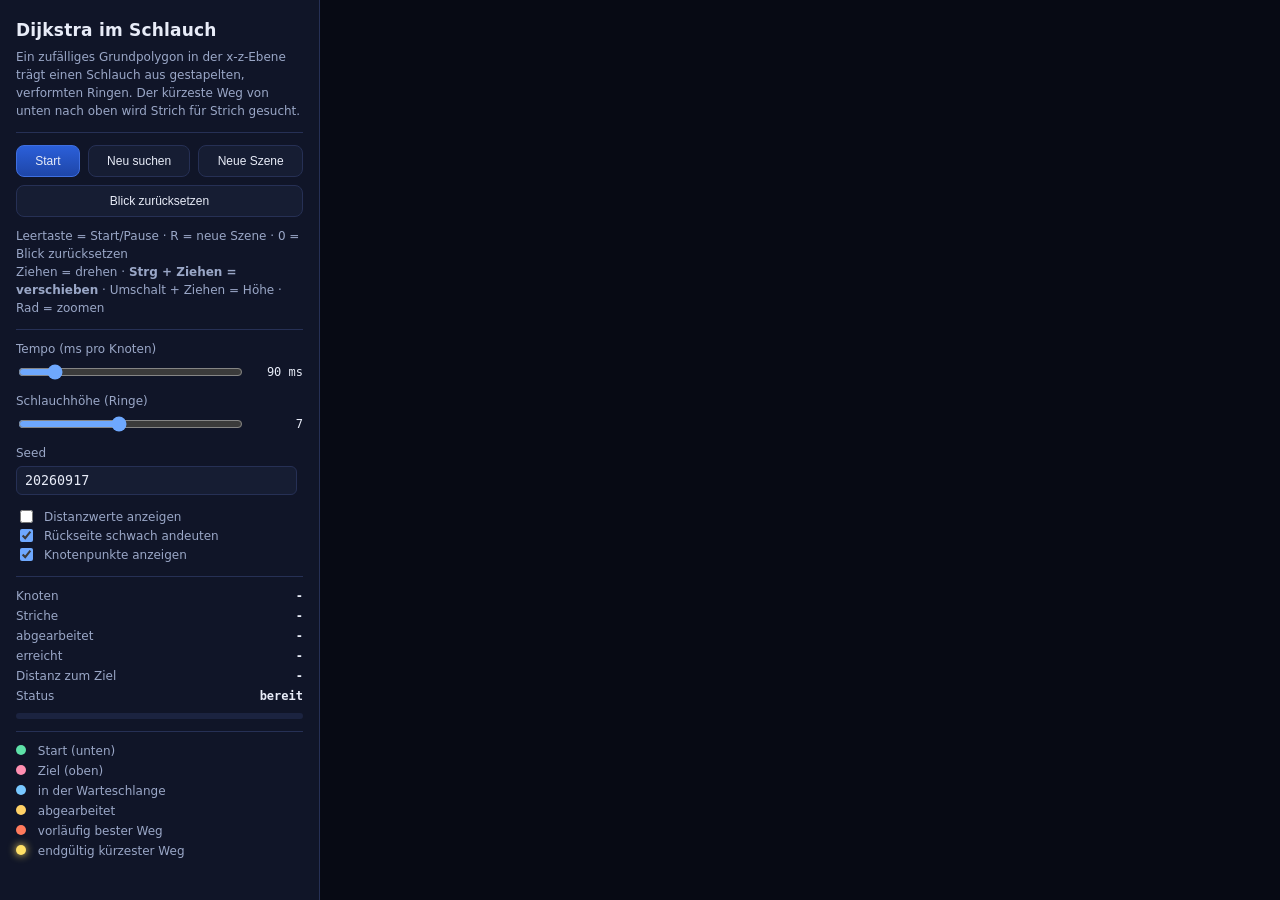
==== commit 51b0ad95: "3rd com" ====
--- a/dijkstra-schlauch.html
+++ b/dijkstra-schlauch.html
@@ -257,7 +257,10 @@
       <div class="row" style="margin-top: 8px;">
         <button id="resetView">Blick zurücksetzen</button>
       </div>
-      <p class="hint">Leertaste = Start/Pause &middot; R = neue Szene &middot; Ziehen = drehen &middot; Rad = zoomen</p>
+      <p class="hint">
+        Leertaste = Start/Pause &middot; R = neue Szene &middot; 0 = Blick zurücksetzen<br />
+        Ziehen = drehen &middot; <b>Strg + Ziehen = verschieben</b> &middot; Umschalt + Ziehen = Höhe &middot; Rad = zoomen
+      </p>
     </section>
 
     <section class="group">
@@ -369,9 +372,15 @@
 
 /* ---------------------------- geometry.js ---------------------------- */
 /**
- * Kleine Vektor- und Geometriehelfer für die 3D-Szene.
- * Koordinaten: x nach rechts, y nach oben, z in die Tiefe (Höhe des Schlauches = y).
- * Die "Bodenebene" des Polygons ist also x-z.
+ * Vektor- und Geometriehelfer sowie eine echte Kamera für die 3D-Szene.
+ *
+ * Koordinatensystem: x nach rechts, y nach oben, z in die Tiefe.
+ * Die Grundfläche der Polygone liegt in der x-z-Ebene bei y = 0.
+ *
+ * Für den Blick von schräg oben gibt es `makeLookAtCamera`: sie erzeugt aus
+ * einem echten Kamerastandort und einem Blickziel die drei Achsen
+ * (right, up, forward) und projiziert damit korrekt. Damit ist "von oben"
+ * eine Eigenschaft der Kameraposition und keine Einstellungssache.
  */
 
 const v3 = (x = 0, y = 0, z = 0) => ({ x, y, z });
@@ -382,41 +391,72 @@
 const len = (a) => Math.hypot(a.x, a.y, a.z);
 const dist = (a, b) => Math.hypot(a.x - b.x, a.y - b.y, a.z - b.z);
 
+function norm(a) {
+  const l = len(a) || 1;
+  return v3(a.x / l, a.y / l, a.z / l);
+}
+
+function cross(a, b) {
+  return v3(a.y * b.z - a.z * b.y, a.z * b.x - a.x * b.z, a.x * b.y - a.y * b.x);
+}
+
+function dot(a, b) {
+  return a.x * b.x + a.y * b.y + a.z * b.z;
+}
+
 function lerp3(a, b, t) {
   return v3(a.x + (b.x - a.x) * t, a.y + (b.y - a.y) * t, a.z + (b.z - a.z) * t);
 }
 
-/** Rotation um die Y-Achse (Drehen des Schlauches) und anschliessend um X (Kippen). */
-function rotate(p, yaw, pitch) {
-  const cy = Math.cos(yaw), sy = Math.sin(yaw);
-  const x1 = p.x * cy - p.z * sy;
-  const z1 = p.x * sy + p.z * cy;
-  const cx = Math.cos(pitch), sx = Math.sin(pitch);
-  const y1 = p.y * cx - z1 * sx;
-  const z2 = p.y * sx + z1 * cx;
-  return v3(x1, y1, z2);
-}
-
 /**
- * Perspektivprojektion auf die CanvasFläche.
+ * Erzeugt eine Kamera, die von `eye` auf `target` blickt.
  *
- * Die Kamera schwebt bei (0, cameraHeight, distance) und schaut auf die
- * GrundFläche hinab. `pitch` kippt zusätzlich die Ansicht. Damit ist der
- * Blick von oben physikalisch eindeutig und nicht nur eine Verzerrung.
+ * Die Kamera schaut entlang der positiven forward-Achse. `upHint` gibt die
+ * ungefähre Hochrichtung an; daraus werden right und up orthogonal berechnet.
+ */
+function makeLookAtCamera(eye, target, upHint = v3(0, 1, 0), fov = 1.34) {
+  const forward = norm(sub(target, eye));
+  let up = norm(upHint);
+
+  // right = forward x up  (zeigt nach rechts im Bild)
+  let right = cross(forward, up);
+  if (len(right) < 1e-6) {
+    // Sonderfall: Blick fast parallel zu up, anderes up verwenden
+    up = v3(0, 0, 1);
+    right = cross(forward, up);
+  }
+  right = norm(right);
+  // up neu berechnen, damit alle drei Achsen exakt senkrecht stehen
+  up = norm(cross(right, forward));
+
+  return { eye, forward, right, up, fov };
+}
+
+/**
+ * Projiziert einen Weltpunkt mit einer echten Kamera.
  *
- * In Canvas zeigt y nach unten, daher wird der gedrehte y-Wert abgezogen.
+ * 1. Vektor von der Kamera zum Punkt bilden.
+ * 2. In Kameraachsen zerlegen: rechts, oben, in Blickrichtung.
+ * 3. Perspektivisch teilen: weiter entfernte Punkte werden kleiner.
+ *
+ * In Canvas zeigt y nach unten, daher wird die Bild-Y-Koordinate negiert.
  */
-function project(p, view, w, h) {
-  const camY = view.cameraHeight || 0;
-  const r = rotate(v3(p.x, p.y - camY, p.z), view.yaw, view.pitch);
-
-  const zc = Math.max(r.z + view.distance, 0.2);
-  const k = (view.fov * (Math.min(w, h) / 2)) / zc;
+function projectWithCamera(p, cam, w, h, panX = 0, panY = 0) {
+  const d = sub(p, cam.eye);
+  const cx = dot(d, cam.right);
+  const cy = dot(d, cam.up);
+  const cz = dot(d, cam.forward);
+
+  // Punkte hinter der Kamera abfangen, sonst entstehen Spiegelbilder.
+  const safeZ = Math.max(cz, 0.05);
+  const k = (cam.fov * (Math.min(w, h) / 2)) / safeZ;
+
   return {
-    x: w / 2 + r.x * k,
-    y: h / 2 - r.y * k + view.offsetY,
-    depth: zc,
+    x: w / 2 + cx * k + panX,
+    y: h / 2 - cy * k + panY,
+    depth: safeZ,
     scale: k,
+    inFront: cz > 0.05,
   };
 }
 
@@ -436,17 +476,17 @@
 function centroid2D(poly) {
   let a = 0, cx = 0, cz = 0;
   for (let i = 0, j = poly.length - 1; i < poly.length; j = i++) {
-    const cross = poly[j].x * poly[i].z - poly[i].x * poly[j].z;
-    a += cross;
-    cx += (poly[j].x + poly[i].x) * cross;
-    cz += (poly[j].z + poly[i].z) * cross;
+    const crossV = poly[j].x * poly[i].z - poly[i].x * poly[j].z;
+    a += crossV;
+    cx += (poly[j].x + poly[i].x) * crossV;
+    cz += (poly[j].z + poly[i].z) * crossV;
   }
   a *= 0.5;
   if (Math.abs(a) < 1e-9) return { x: 0, z: 0 };
   return { x: cx / (6 * a), z: cz / (6 * a) };
 }
 
-/** Sortiert Punkte nach Winkel um einen Mittelpunkt (für unregelmäßige Ringe). */
+/** Sortiert Punkte nach Winkel um einen Mittelpunkt. */
 function sortByAngle(points, center) {
   return points
     .map((p) => ({ p, a: Math.atan2(p.z - center.z, p.x - center.x) }))
@@ -456,65 +496,56 @@
 
 /* ---------------------------- generator.js ---------------------------- */
 /**
- * Erzeugt die Szene:
- *  1. ein unregelmäßiges Polygon in der x-z-Ebene (random Ecken),
- *  2. darüber gestapelte, verformte Kopien ("Ringe"), die zusammen einen
- *     Schlauch bilden, dessen Waende aus einzelnen Strichen bestehen.
+ * Erzeugt die Szene: ein unregelmäßiges, konkaves Grundpolygon in der x-z-Ebene
+ * und darüber einen Turm aus stark verformten Ringen.
  *
- * Wichtig: Alle Rippen (vertikale Striche) und alle Ringstuecke werden
- * gleich behandelt - der Dijkstra läuft später über genau diese Striche.
+ * Ziel der Formgebung: echte Vielecke mit Zacken, Buchten und einspringenden
+ * Ecken - keine gleichmäßig abgerundeten "Quader". Dafür sorgen:
+ *   1. stark ungleiche Winkel zwischen den Ecken,
+ *   2. Radien mit großer Spannweite (Ausbuchtungen und Einbuchtungen),
+ *   3. gezielte Zacken und Einschnitte, die auch die Winkelordnung ändern,
+ *   4. ein prozeduraler "Wackel"-Anteil, der die Ringe gegeneinander versetzt.
  */
 
 
 /**
- * Ein Ring ist eine geschlossene Linie aus Segmenten. Damit man den Weg
- * "nach oben" wirklich suchen muss, ist jeder Ring in mehrere Striche
- * unterteilt, und die Ringe sind untereinander nur über die Rippen verbunden.
- */
-/**
- * Erzeugt das Grundpolygon in der x-z-Ebene.
+ * Baut ein konkaves, unregelmäßiges Polygon in der x-z-Ebene.
  *
- * Für eine wirklich unförmige Silhouette sorgen drei Dinge zusammen:
- *  1. ungleiche Winkel zwischen den Ecken (nicht gleichmäßig verteilt),
- *  2. stark schwankende Radien (Ausbuchtungen und Einbuchtungen),
- *  3. zusätzliche "Zacken": einzelne Ecken werden weit nach außen gezogen.
- * Dadurch entstehen konkave Stellen mit echten Abzweigungen.
+ * Die Ecken werden über eine Winkelreihenfolge verteilt und mit stark
+ * schwankenden Radien versehen. Ein Teil der Ecken wird zusätzlich seitlich
+ * verschoben, sodass die Kanten in unterschiedliche Richtungen zeigen.
  */
 function buildBasePolygon(rng, opts) {
-  const { cornerCount, radius, jitter, noise } = opts;
+  const { cornerCount, radius, noise, spikeChance, dentChance } = opts;
   const corners = [];
 
   for (let i = 0; i < cornerCount; i++) {
     const u = i / cornerCount;
-
-    // 1. ungleiche Winkel: jeder Schritt schwankt deutlich
     const step = (Math.PI * 2) / cornerCount;
-    const angle = i * step + rng.range(-step * 0.35, step * 0.35);
-
-    // 2. Radien mit großer Spannweite: Ausbuchtungen und Einbuchtungen
-    const wobble = 1 + noise(u) * 0.55;
-    const local = 1 + rng.range(-jitter * 2.2, jitter * 2.2);
-
-    // 3. Zacken: etwa jede vierte Ecke wird deutlich nach außen gezogen
-    const spike = rng() < 0.28 ? rng.range(1.25, 1.7) : 1;
-    // und etwa jede fünfte Ecke nach innen gedrückt
-    const dent = rng() < 0.2 ? rng.range(0.55, 0.78) : 1;
+
+    // 1. stark ungleiche Winkel: bis zu 45 % Abweichung pro Schritt
+    const angle = i * step + rng.range(-step * 0.45, step * 0.45);
+
+    // 2. Radien mit großer Spannweite
+    const wobble = 1 + noise(u) * 0.6;
+    const local = 1 + rng.range(-0.4, 0.4);
+
+    // 3. Zacken nach außen und Einschnitte nach innen
+    const spike = rng() < spikeChance ? rng.range(1.3, 1.95) : 1;
+    const dent = rng() < dentChance ? rng.range(0.45, 0.72) : 1;
 
     const r = radius * wobble * local * spike * dent;
-    corners.push(v3(Math.cos(angle) * r, 0, Math.sin(angle) * r));
-  }
-  return sortByAngle(corners, centroid2D(corners));
-}
+
+    // Zusätzliche seitliche Verschiebung: dadurch zeigen die Kanten in
+    // verschiedene Richtungen und das Vieleck wird wirklich unförmig.
 
 /**
- * Baut einen Ring in einer bestimmten Höhe aus einer Basisform auf.
- * Der Ring wird zusätzlich verdreht, geschrumpft/gestreckt und gedaempft
- * verformt, damit der Schlauch organisch wirkt.
+ * Baut einen Ring in einer bestimmten Höhe.
  *
- * Wichtig: die Seiten zwischen den Ecken sind keine geraden Linien. Jeder
- * Zwischenpunkt wird zur Seite hin verschoben (nach aussen oder innen), damit
- * die Silhouette unregelmäßig "eingekerbt" wirkt. Trotzdem bleibt jedes
- * Teilstueck eine eigene, klar sichtbare Strecke.
+ * Jeder Ring wird eigenständig verformt (nicht nur als Kopie verschoben):
+ * eigene Verdrehung, eigene Schrumpfung und eigene Auslenkung der
+ * Zwischenpunkte. Dadurch wird die Turmwand unregelmäßig und es entstehen
+ * viele unterschiedliche Striche.
  */
 function buildRing(base, center, level, rng, opts, noiseFns) {
   const t = level.height;
@@ -522,19 +553,23 @@
   const shrink = level.shrink;
   const bumpAmp = level.bumpAmp;
 
+  // Ecken dieses Ringes: verdreht, skaliert und mit eigenen Störungen
   const corners = base.map((c, i) => {
     const rel = { x: c.x - center.x, z: c.z - center.z };
     const cs = Math.cos(twist), sn = Math.sin(twist);
     const rx = rel.x * cs - rel.z * sn;
     const rz = rel.x * sn + rel.z * cs;
+
     const u = i / base.length;
-    const bump = 1 + noiseFns.a(u + t) * bumpAmp + noiseFns.b(u * 2 - t) * bumpAmp * 0.5;
-    const r = shrink * bump;
+    // weiche Welle plus harter, pro Ring wechselnder Anteil
+    const wave = noiseFns.a(u + t * 1.3) * bumpAmp + noiseFns.b(u * 2 - t) * bumpAmp * 0.5;
+    const jag = Math.sin((i * 2.3 + level.index * 2.7) * 2.1) * level.jagAmp;
+
+    const r = shrink * (1 + wave + jag);
     return v3(center.x + rx * r, level.y, center.z + rz * r);
   });
 
-  // Die Striche eines Ringes: jede Seite wird in `cornerSegments` Teilstuecke
-  // zerlegt, deren Zwischenpunkte seitlich ausgelenkt werden.
+  // Striche: jede Seite in mehrere Teilstücke, Zwischenpunkte ausgelenkt.
   const pts = [];
   const segs = opts.cornerSegments;
   const dent = opts.segmentDent;
@@ -544,42 +579,50 @@
     const b = corners[(i + 1) % corners.length];
     for (let s = 0; s < segs; s++) {
       const u = (i + s / segs) / corners.length;
-      const base = lerp3(a, b, s / segs);
+      const basePt = lerp3(a, b, s / segs);
       if (s === 0) {
-        // Die echte Ecke bleibt exakt erhalten - sonst verschwindet die Form.
-        pts.push(base);
+        // Die echte Ecke bleibt erhalten, sonst verschwindet die Form.
+        pts.push(basePt);
         continue;
       }
-      // Verschiebung senkrecht zur Seite, gesteuert durch zwei Rauschwerte,
-      // damit benachbarte Ringe unterschiedlich verformt sind. Ein zusätzlicher
-      // harter Anteil erzeugt einzelne scharfe Knicke statt nur weicher Wellen.
+
       const dx = b.x - a.x;
       const dz = b.z - a.z;
-      const len = Math.hypot(dx, dz) || 1;
-      const nx = -dz / len;
-      const nz = dx / len;
+      const l = Math.hypot(dx, dz) || 1;
+      const nx = -dz / l;
+      const nz = dx / l;
 
       const soft = noiseFns.a(u * 2.3 + t * 1.7) * 0.8 + noiseFns.b(u * 4.1 - t * 1.1) * 0.4;
-      // Der harte Anteil springt pro Ecke und Ringstufe zwischen zwei Werten.
-      const hard = Math.sin((i * 2.7 + level.index * 1.9) * 3.1) > 0.35 ? 0.85 : -0.5;
-      const amount = (soft + hard * 0.6) * dent;
-
-      pts.push(v3(base.x + nx * amount, base.y, base.z + nz * amount));
+      const hard = Math.sin((i * 2.7 + level.index * 1.9) * 3.1) > 0.35 ? 0.9 : -0.55;
+      const amount = (soft + hard * 0.7) * dent;
+
+      // Zusätzlich Verschiebung in der Höhe: die Ringe sind nicht eben,
+      // dadurch entstehen schräge, unterschiedlich lange Striche.
+      const lift = Math.sin((i + 1) * 1.7 + level.index * 2.3) * level.warpAmp;
+
+      pts.push(v3(basePt.x + nx * amount, basePt.y + lift, basePt.z + nz * amount));
     }
   }
   return { points: pts, corners, y: level.y, index: level.index };
 }
 
+    const sideShift = rng.range(-0.35, 0.35) * radius;
+
+    corners.push(v3(
+      Math.cos(angle) * r + sideShift,
+      0,
 function buildScene(seed = 20260917, options = {}) {
   const opts = {
-    cornerCount: 11,
-    cornerSegments: 3, // Unterteilung pro Polygonecke -> Striche pro Ring
-    segmentDent: 0.34, // seitliche Auslenkung der Zwischenpunkte (unregelmäßige Seiten)
+    cornerCount: 12,
+    cornerSegments: 3,
+    segmentDent: 0.38,
+    spikeChance: 0.35,
+    dentChance: 0.3,
     rings: 7,
-    height: 3.2,
+    height: 5.0,
     radius: 1.5,
-    jitter: 0.2,
-    ribEvery: 1, // jede n-te Rippe wird tatsächlich gebaut (Lücken erzeugen Umwege)
+    jitter: 0.3,
+    ribEvery: 1,
     ...options,
   };
 
@@ -591,22 +634,26 @@
   const basePolygon = buildBasePolygon(rng, {
     cornerCount: opts.cornerCount,
     radius: opts.radius,
-    jitter: opts.jitter,
     noise: noiseA,
+    spikeChance: opts.spikeChance,
+    dentChance: opts.dentChance,
   });
   const center = centroid2D(basePolygon);
 
-  // Höhenstufen des Schlauches mit leicht Zufälliger Verteilung.
+  // Höhenstufen: jede mit eigenen Verformungsstärken, damit sich die Ringe
+  // deutlich voneinander unterscheiden.
   const levels = [];
   for (let i = 0; i < opts.rings; i++) {
-    const t = i / (opts.rings - 1);
+    const t = i / (opts.rings - 1 || 1);
     levels.push({
       index: i,
       height: t,
       y: t * opts.height,
-      twist: t * rng.range(0.6, 1.6) + rng.range(-0.05, 0.05),
-      shrink: 1 - t * rng.range(0.05, 0.3),
-      bumpAmp: rng.range(0.06, 0.2),
+      twist: t * rng.range(0.5, 1.5) + rng.range(-0.1, 0.1),
+      shrink: 1 - t * rng.range(0.05, 0.35),
+      bumpAmp: rng.range(0.08, 0.22),
+      jagAmp: rng.range(0.04, 0.14),
+      warpAmp: rng.range(0.02, 0.09),
     });
   }
 
@@ -621,6 +668,12 @@
     rings,
     totalHeight: opts.height,
   };
+}
+
+      Math.sin(angle) * r + rng.range(-0.35, 0.35) * radius,
+    ));
+  }
+  return sortByAngle(corners, centroid2D(corners));
 }
 
 /* ---------------------------- graph.js ---------------------------- */
@@ -853,7 +906,7 @@
         state.queue.push(otherId, candidate);
         state.justRelaxed.push({ nodeId: otherId, edge });
       } else if (!edge.usedInPath) {
-        // Nur Kanten, die nicht schon zum vorlaeufigen Weg gehoeren, werden
+        // Nur Kanten, die nicht schon zum vorläufigen Weg gehören, werden
         // als verworfen markiert - sonst flackert die Anzeige.
         edge.state = 'rejected';
       }
@@ -919,19 +972,19 @@
     this.scene = scene;
     this.graph = graph;
     this.dpi = dpi;
-    // Fester Startblick: Die Kamera schwebt auf Höhe 3.4 über der Szene und
-    // blickt schräg auf die Grundfläche hinab. Beide Werte sind nötig:
-    // cameraHeight hebt die Kamera an, pitch (positiv) kippt die Ansicht so,
-    // dass der Boden als Fläche sichtbar wird. Geprüft mit tools/check_view.ps1.
-    this.homeView = {
-      yaw: -0.6,
-      pitch: 0.55,
-      cameraHeight: 3.4,
-      distance: 9.0,
-      fov: 1.35,
-      offsetY: 30,
-    };
-    this.view = { ...this.homeView };
+
+    // Startansicht: Der Blick kommt eindeutig von schräg oben.
+    //
+    // Die Kamera steht dabei RÄUMLICH ÜBER der Szene:
+    //   eye  = (0, 4.8, 6.5)   -> 4.8 Einheiten hoch, 6.5 vor der Mitte
+    //   target = (0, 1.8, 0)   -> Blickziel in Turmmitte
+    // Damit blickt sie um atan(3.0 / 6.5) ≈ 24.8 Grad nach unten.
+    // Zusätzlich dreht `orbit` die Kamera um die Szene (Maus-Ziehen).
+    this.home = { orbit: -0.55, eyeHeight: 4.8, distance: 6.5, targetHeight: 1.6, fov: 1.35 };
+    this.camera = { ...this.home };
+    this.panX = 0;
+    this.panY = 0;
+
     this.hoverEdgeId = null;
     this.showDistances = false;
     // showHidden: verborgene Rückseiten-Striche schwach andeuten (3D-Eindruck).
@@ -940,6 +993,7 @@
     this.showNodes = 'on';
     this.maxDist = Infinity;
     this.projected = [];
+    this.cam = null;
     this.resize();
   }
 
@@ -954,25 +1008,57 @@
     this.ctx.setTransform(this.dpi, 0, 0, this.dpi, 0, 0);
   }
 
+  /** Berechnet aus den Kameraparametern die Kameraachsen für diesen Frame. */
+  updateCamera() {
+    const c = this.camera;
+    const eye = {
+      x: Math.sin(c.orbit) * c.distance,
+      y: c.eyeHeight,
+      z: Math.cos(c.orbit) * c.distance,
+    };
+    const target = { x: 0, y: c.targetHeight, z: 0 };
+    this.cam = makeLookAtCamera(eye, target, { x: 0, y: 1, z: 0 }, c.fov);
+  }
+
+  /** Maus-Ziehen: Kamera um die Szene drehen (waagerecht/waagerecht kippen). */
   rotateBy(dx, dy) {
-    this.view.yaw += dx * 0.006;
-    this.view.pitch = Math.max(-1.2, Math.min(1.2, this.view.pitch + dy * 0.006));
-  }
-
-  /** Setzt den Blick auf die feste Startansicht zurück (schräg von oben). */
+    this.camera.orbit += dx * 0.008;
+    // Höhe der Kamera verändern: nach oben ziehen hebt die Kamera an.
+    this.camera.eyeHeight = Math.max(0.6, Math.min(14, this.camera.eyeHeight + dy * 0.02));
+  }
+
+  /**
+   * Verschieben der Ansicht (Strg + Maus ziehen).
+   * Verschiebt die gesamte Projektion in Bildschirmkoordinaten.
+   */
+  panBy(dx, dy) {
+    this.panX += dx;
+    this.panY += dy;
+  }
+
+  /** Setzt Blick und Verschiebung auf die Startansicht zurück. */
   resetView() {
-    this.view = { ...this.homeView };
+    this.camera = { ...this.home };
+    this.panX = 0;
+    this.panY = 0;
   }
 
   zoomBy(factor) {
-    this.view.distance = Math.max(2.5, Math.min(20, this.view.distance * factor));
+    this.camera.distance = Math.max(2.5, Math.min(24, this.camera.distance * factor));
   }
 
   /** Projektion für alle Knoten einmal pro Frame berechnen (Performance). */
   computeScreenNodes() {
-    const view = this.view;
+    this.updateCamera();
+    const cam = this.cam;
     const w = this.width, h = this.height;
-    this.projected = this.graph.nodes.map((n) => project(n.pos, view, w, h));
+    this.projected = this.graph.nodes.map((n) =>
+      projectWithCamera(n.pos, cam, w, h, this.panX, this.panY));
+  }
+
+  /** Projektion eines beliebigen Weltpunkts (für Raster und Schwerpunkt). */
+  projectPoint(p) {
+    return projectWithCamera(p, this.cam, this.width, this.height, this.panX, this.panY);
   }
 
   edgeColor(edge) {
@@ -1028,28 +1114,31 @@
   }
 
   /**
-   * Prueft, ob ein Strich auf der abgewandten Seite des Schlauches liegt.
-   * Dazu wird die Höhe des Strichs betrachtet: der Mittelpunkt des Ringes
-   * in dieser Höhe liegt näher an der Kamera als der Strich selbst.
+   * Prüft, ob ein Strich auf der abgewandten Seite des Turms liegt.
+   *
+   * Rechnet im Weltraum: Liegt der Stichmittelpunkt weiter von der Kamera
+   * entfernt als die Turmachse auf gleicher Höhe, ist er auf der Rückseite.
+   * Solche Striche werden nur schwach angedeutet, damit man einen Körper
+   * sieht und kein Gewirr.
    */
   isBehindCenter(edge) {
     if (!this.showHidden) return false;
-    const a = this.projected[edge.a];
-    const b = this.projected[edge.b];
-    if (!a || !b) return false;
-    const mid = { x: (a.x + b.x) * 0.5, y: (a.y + b.y) * 0.5, depth: (a.depth + b.depth) * 0.5 };
-    const center = this.projectCenterAt(mid.y, edge.level);
-    return center !== null && center.depth < mid.depth;
-  }
-
-  /** Projiziert den Mittelpunkt der Schlauchachse auf gleicher Höhe. */
-  projectCenterAt(screenY, level) {
-    if (!this.scene || !this.scene.center) return null;
-    const c = this.scene.center;
-    const rings = this.scene.rings || [];
-    const ring = rings[Math.min(rings.length - 1, Math.max(0, level || 0))];
-    const y = ring ? ring.y : 0;
-    return project({ x: c.x, y, z: c.z }, this.view, this.width, this.height);
+    const a = this.graph.nodes[edge.a];
+    const b = this.graph.nodes[edge.b];
+    if (!a || !b || !this.cam) return false;
+
+    const eye = this.cam.eye;
+    const midX = (a.pos.x + b.pos.x) * 0.5;
+    const midY = (a.pos.y + b.pos.y) * 0.5;
+    const midZ = (a.pos.z + b.pos.z) * 0.5;
+
+    // Turmachse auf gleicher Höhe
+    const axisX = this.scene && this.scene.center ? this.scene.center.x : 0;
+    const axisZ = this.scene && this.scene.center ? this.scene.center.z : 0;
+
+    const dMid = Math.hypot(midX - eye.x, midY - eye.y, midZ - eye.z);
+    const dAxis = Math.hypot(axisX - eye.x, midY - eye.y, axisZ - eye.z);
+    return dMid > dAxis;
   }
 
   /** Waehrend der Aufbauphase werden noch nicht erzeugte Ringe ausgeblendet. */
@@ -1065,7 +1154,7 @@
     const { e, pa, pb } = d;
     const dim = e.state === 'idle' && !e.usedInPath;
 
-    // Feste, duenne Linienbreite: jede Strecke bleibt als klare Linie erkennbar.
+    // Feste, dünne Linienbreite: jede Strecke bleibt als klare Linie erkennbar.
     const width = e.usedInPath ? 3.2 : (e.state === 'tree' ? 2.2 : 1.4);
 
     ctx.globalAlpha = behind ? 0.16 : (dim ? 0.5 : 1);
@@ -1164,15 +1253,15 @@
   /** Bodenraster für die Raumwirkung. */
   drawFloor() {
     const ctx = this.ctx;
-    const gridHalf = 3.2, step = 0.4;
-    ctx.strokeStyle = 'rgba(90, 110, 160, 0.16)';
+    const gridHalf = 3.6, step = 0.5;
+    ctx.strokeStyle = 'rgba(90, 110, 160, 0.2)';
     ctx.lineWidth = 1;
     ctx.beginPath();
     for (let i = -gridHalf; i <= gridHalf + 1e-6; i += step) {
-      const a = project({ x: i, y: 0, z: -gridHalf }, this.view, this.width, this.height);
-      const b = project({ x: i, y: 0, z: gridHalf }, this.view, this.width, this.height);
-      const c = project({ x: -gridHalf, y: 0, z: i }, this.view, this.width, this.height);
-      const d = project({ x: gridHalf, y: 0, z: i }, this.view, this.width, this.height);
+      const a = this.projectPoint({ x: i, y: 0, z: -gridHalf });
+      const b = this.projectPoint({ x: i, y: 0, z: gridHalf });
+      const c = this.projectPoint({ x: -gridHalf, y: 0, z: i });
+      const d = this.projectPoint({ x: gridHalf, y: 0, z: i });
       ctx.moveTo(a.x, a.y);
       ctx.lineTo(b.x, b.y);
       ctx.moveTo(c.x, c.y);
@@ -1248,16 +1337,17 @@
 function buildWorld(seed) {
   app.seed = seed;
   app.scene = buildScene(seed, {
-    // Deutlich unförmigere Polygone: viele Ecken, gebrochene Seiten und
-    // kräftige Auslenkung erzeugen echte Abzweigungen.
-    cornerCount: 11,
+    // Echte, konkave Polygone: viele Ecken mit Zacken und Einschnitten.
+    cornerCount: 12,
     cornerSegments: 3,
-    segmentDent: 0.34,
+    segmentDent: 0.38,
+    spikeChance: 0.35,
+    dentChance: 0.3,
     rings: Number(ui.density.value),
     // Deutlich höher als breit, damit sich die Ringe nicht überlagern.
     height: 5.0,
     radius: 1.5,
-    jitter: 0.2,
+    jitter: 0.3,
     ribEvery: 1,
   });
   app.graph = buildGraph(app.scene);
@@ -1322,7 +1412,7 @@
   ui.statDist.textContent = Number.isFinite(target.dist) ? target.dist.toFixed(3) : '-';
 
   const labels = {
-    growing: 'Schlauch waechst ...',
+    growing: 'Schlauch wächst ...',
     search: 'suche ...',
     searching: 'suche ...',
     tracing: 'Weg zurückverfolgen ...',
@@ -1513,26 +1603,52 @@
   app.renderer.showNodes = ui.showNodes.checked ? 'on' : 'off';
 });
 
-// Maus: drehen, zoomen, Tooltip.
-let dragging = false, lastX = 0, lastY = 0;
+// Maussteuerung:
+//   Ziehen             = Ansicht drehen
+//   Strg + Ziehen      = Ansicht verschieben (Pan)
+//   Umschalt + Ziehen  = Kamerahöhe ändern
+//   Rad                = zoomen
+//   Zeigen             = Tooltip am Knoten
+let dragging = false, lastX = 0, lastY = 0, dragMode = 'orbit';
+
 ui.canvas.addEventListener('pointerdown', (e) => {
   dragging = true;
   lastX = e.clientX;
   lastY = e.clientY;
+  // Strg gedrückt: verschieben statt drehen
+  dragMode = e.ctrlKey || e.metaKey ? 'pan' : (e.shiftKey ? 'height' : 'orbit');
   ui.canvas.setPointerCapture(e.pointerId);
+  ui.canvas.style.cursor = dragMode === 'pan' ? 'move' : 'grabbing';
 });
+
 ui.canvas.addEventListener('pointerup', (e) => {
   dragging = false;
   if (ui.canvas.hasPointerCapture(e.pointerId)) ui.canvas.releasePointerCapture(e.pointerId);
+  ui.canvas.style.cursor = 'grab';
 });
+
 ui.canvas.addEventListener('pointermove', (e) => {
   const rect = ui.canvas.getBoundingClientRect();
+
   if (dragging) {
-    app.renderer.rotateBy(e.clientX - lastX, e.clientY - lastY);
+    const dx = e.clientX - lastX;
+    const dy = e.clientY - lastY;
     lastX = e.clientX;
     lastY = e.clientY;
+
+    if (dragMode === 'pan') {
+      // Verschieben: funktioniert auch, wenn mittendrin Strg losgelassen wird
+      // oder zusätzlich gedrückt wird, deshalb prüfen wir die Taste live.
+      if (e.ctrlKey || e.metaKey) app.renderer.panBy(dx, dy);
+      else app.renderer.rotateBy(dx, dy);
+    } else if (dragMode === 'height' || e.shiftKey) {
+      app.renderer.rotateBy(dx * 0.4, dy);
+    } else {
+      app.renderer.rotateBy(dx, dy);
+    }
     return;
   }
+
   const hit = app.renderer.pickNode(e.clientX - rect.left, e.clientY - rect.top);
   if (hit) {
     const n = hit.node;
@@ -1545,13 +1661,23 @@
     ui.tooltip.style.display = 'none';
   }
 });
+
 ui.canvas.addEventListener('pointerleave', () => {
   ui.tooltip.style.display = 'none';
 });
+
 ui.canvas.addEventListener('wheel', (e) => {
   e.preventDefault();
   app.renderer.zoomBy(e.deltaY > 0 ? 1.08 : 0.92);
 }, { passive: false });
+
+// Strg gedrückt halten zeigt den Verschiebe-Cursor an.
+window.addEventListener('keydown', (e) => {
+  if ((e.ctrlKey || e.metaKey) && !app.running) ui.canvas.style.cursor = 'move';
+});
+window.addEventListener('keyup', (e) => {
+  if (!e.ctrlKey && !e.metaKey) ui.canvas.style.cursor = dragging ? 'grabbing' : 'grab';
+});
 
 window.addEventListener('resize', () => app.renderer.resize());
 window.addEventListener('keydown', (e) => {
@@ -1562,6 +1688,10 @@
   if (e.code === 'KeyR') {
     ui.regenerate.click();
   }
+  // Null setzt die Ansicht auf den Startblick zurück.
+  if (e.code === 'Digit0' || e.code === 'Numpad0') {
+    app.renderer.resetView();
+  }
 });
 
 /* --------------------------------- Start --------------------------------- */
@@ -1569,6 +1699,8 @@
 buildWorld(Number(ui.seed.value) || app.seed);
 app.lastTime = performance.now();
 requestAnimationFrame(loop);
+// Animation sofort starten: erst wächst der Turm, dann sucht Dijkstra.
+setRunning(true);
 
 </script>
 </body>
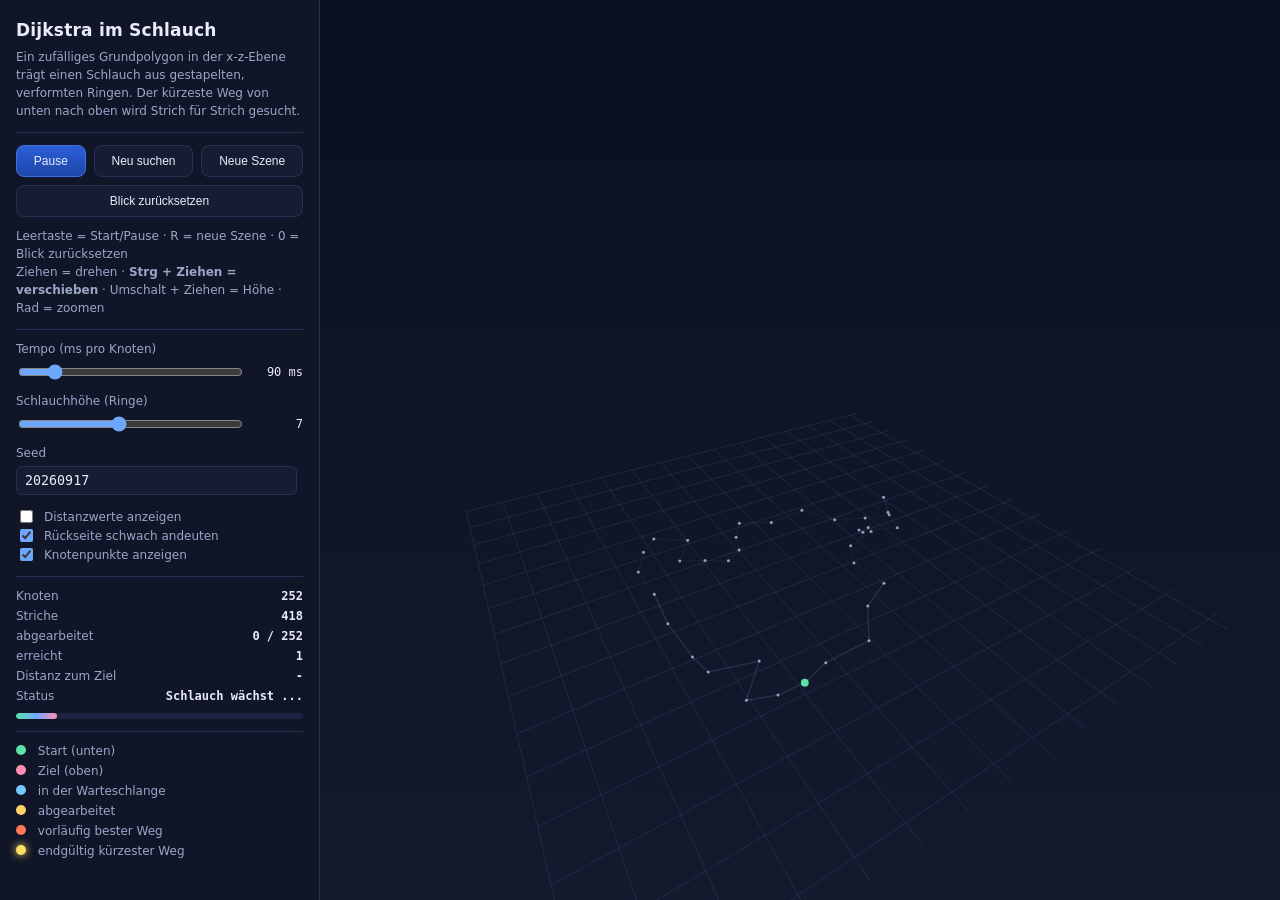
==== commit d3560e90: "4th com" ====
--- a/dijkstra-schlauch.html
+++ b/dijkstra-schlauch.html
@@ -538,6 +538,15 @@
 
     // Zusätzliche seitliche Verschiebung: dadurch zeigen die Kanten in
     // verschiedene Richtungen und das Vieleck wird wirklich unförmig.
+    const sideShift = rng.range(-0.35, 0.35) * radius;
+    corners.push(v3(
+      Math.cos(angle) * r + sideShift,
+      0,
+      Math.sin(angle) * r + rng.range(-0.35, 0.35) * radius,
+    ));
+  }
+  return sortByAngle(corners, centroid2D(corners));
+}
 
 /**
  * Baut einen Ring in einer bestimmten Höhe.
@@ -606,11 +615,6 @@
   return { points: pts, corners, y: level.y, index: level.index };
 }
 
-    const sideShift = rng.range(-0.35, 0.35) * radius;
-
-    corners.push(v3(
-      Math.cos(angle) * r + sideShift,
-      0,
 function buildScene(seed = 20260917, options = {}) {
   const opts = {
     cornerCount: 12,
@@ -668,12 +672,6 @@
     rings,
     totalHeight: opts.height,
   };
-}
-
-      Math.sin(angle) * r + rng.range(-0.35, 0.35) * radius,
-    ));
-  }
-  return sortByAngle(corners, centroid2D(corners));
 }
 
 /* ---------------------------- graph.js ---------------------------- */
